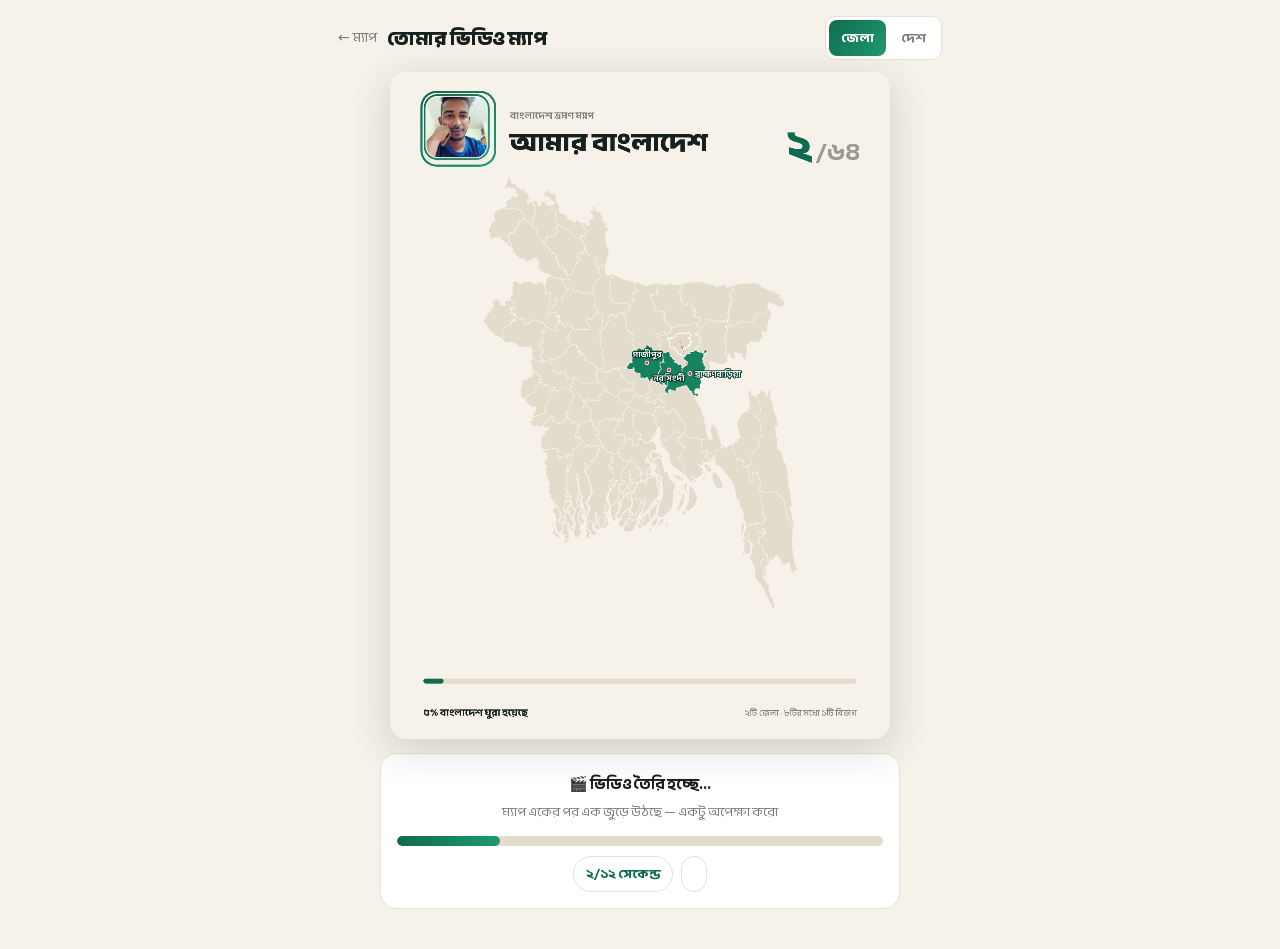
==== site/video.html @ 7949d58c "Add site, world dataset, tests and Cloudflare deploy config - site/: district (64) + country (179) p" ====
<!DOCTYPE html>
<html lang="bn">
<head>
<meta charset="utf-8">
<meta name="viewport" content="width=device-width,initial-scale=1,viewport-fit=cover">
<title>তোমার ভিডিও — আমার বাংলাদেশ</title>
<meta name="description" content="তোমার ভিডিও ম্যাপ তৈরি হয়ে গেছে — এক ট্যাপে ফেসবুকে শেয়ার করো।">
<link rel="stylesheet" href="fonts.css">
<style>
:root{--bg:#f6f2ea;--ink:#17201c;--muted:#7a7f78;--brand:#0f6b4f;--brand2:#1f9a70;--line:#e7e1d4;--fb:#1877f2}
*{box-sizing:border-box;-webkit-tap-highlight-color:transparent}
html,body{margin:0;background:var(--bg);color:var(--ink);font:16px/1.55 "Anek Bangla",system-ui,sans-serif}
body{min-height:100vh;display:flex;flex-direction:column;align-items:center;padding-bottom:40px}
.topbar{width:100%;max-width:640px;display:flex;align-items:center;gap:10px;padding:16px 18px 6px}
.topbar a{color:var(--muted);text-decoration:none;font-size:14px}
.topbar h1{margin:0;font-size:20px;font-weight:800}
.modeSw{margin-left:auto;display:flex;background:#fff;border:1px solid var(--line);border-radius:10px;padding:3px;gap:3px}
.modeSw button{border:0;background:none;padding:6px 12px;border-radius:8px;font:700 13px "Anek Bangla",sans-serif;color:var(--muted);cursor:pointer}
.modeSw button.on{background:linear-gradient(135deg,var(--brand),var(--brand2));color:#fff}
.stage{width:min(520px,100%);padding:6px 10px 0;position:relative}
canvas,video.out{width:100%;height:auto;display:block;border-radius:16px;box-shadow:0 10px 40px rgba(23,32,28,.18);background:var(--bg)}
video.out{outline:none}
.panel{width:min(520px,100%);margin:14px 10px 0}
.progCard{background:#fff;border:1px solid var(--line);border-radius:16px;padding:16px;text-align:center}
.progCard .lbl{font:700 15px "Anek Bangla",sans-serif}
.progCard .sub{font-size:13px;color:var(--muted);margin-top:4px}
.track{height:10px;background:var(--track,#e3dccd);border-radius:99px;margin-top:14px;overflow:hidden}
.fill{height:100%;width:0%;background:linear-gradient(90deg,var(--brand),var(--brand2));border-radius:99px;transition:width .1s linear}
.shareBox{display:none}
.shareBox.show{display:block}
.bigBtn{width:100%;border:0;border-radius:14px;padding:16px 18px;font:700 17px "Anek Bangla",sans-serif;cursor:pointer;display:flex;align-items:center;justify-content:center;gap:10px}
.bigBtn.fb{background:var(--fb);color:#fff;box-shadow:0 8px 22px rgba(24,119,242,.32)}
.bigBtn.green{background:linear-gradient(135deg,var(--brand),var(--brand2));color:#fff;margin-top:10px}
.bigBtn.plain{background:#fff;border:1px solid var(--line);color:var(--ink);margin-top:10px;font-weight:600;font-size:15px;box-shadow:none}
.grid2{display:grid;grid-template-columns:1fr 1fr;gap:10px;margin-top:10px}
.grid2 .bigBtn{margin-top:0;font-size:14.5px;padding:13px 10px}
.captionBox{background:#fff;border:1px solid var(--line);border-radius:14px;padding:12px 14px;margin-top:12px}
.captionBox h3{margin:0 0 6px;font-size:12.5px;letter-spacing:.05em;color:var(--muted);text-transform:uppercase}
.captionBox textarea{width:100%;border:0;resize:vertical;min-height:96px;font:500 14px/1.5 "Anek Bangla",sans-serif;color:var(--ink);background:var(--bg);border-radius:10px;padding:10px;outline:none}
.note{font-size:13px;color:var(--muted);margin-top:10px;background:#fff;border:1px solid var(--line);border-radius:12px;padding:10px 12px}
.note b{color:var(--brand)}
.note:empty{display:none}
.toast{position:fixed;left:50%;bottom:26px;transform:translateX(-50%) translateY(20px);background:#17201c;color:#fff;font:600 14px "Anek Bangla",sans-serif;padding:11px 18px;border-radius:99px;opacity:0;pointer-events:none;transition:.25s;z-index:40}
.toast.show{opacity:1;transform:translateX(-50%) translateY(0)}
.modal{position:fixed;inset:0;background:rgba(15,20,18,.55);display:none;align-items:flex-end;justify-content:center;z-index:50}
.modal.show{display:flex}
.sheet{background:#fff;width:min(520px,100%);border-radius:20px 20px 0 0;padding:20px 18px calc(24px + env(safe-area-inset-bottom));max-height:86vh;overflow:auto}
.sheet h2{margin:0 0 4px;font-size:18px}
.sheet ol{padding-left:22px;margin:12px 0}
.sheet li{margin:8px 0;font-size:15px}
.sheet .close{width:100%;margin-top:8px;border:0;border-radius:12px;background:var(--brand);color:#fff;font:700 15px "Anek Bangla",sans-serif;padding:14px;cursor:pointer}
.badgeRow{display:flex;gap:8px;flex-wrap:wrap;justify-content:center;margin-top:10px}
.badge{background:#fff;border:1px solid var(--line);border-radius:99px;padding:5px 12px;font:700 13px "Anek Bangla",sans-serif;color:var(--brand)}
.hidden{display:none!important}
</style>
</head>
<body>
<div class="topbar">
  <a href="index.html">← ম্যাপ</a>
  <h1>তোমার ভিডিও ম্যাপ</h1>
  <div class="modeSw">
    <button type="button" id="mBd">জেলা</button>
    <button type="button" id="mW">দেশ</button>
  </div>
</div>

<div class="stage">
  <canvas id="cv" width="1200" height="1600"></canvas>
  <video id="out" class="out hidden" playsinline autoplay muted loop controls></video>
</div>

<div class="panel">
  <!-- recording -->
  <div class="progCard" id="progCard">
    <div class="lbl" id="progLbl">🎬 ভিডিও তৈরি হচ্ছে...</div>
    <div class="sub" id="progSub">ম্যাপ একের পর এক জুড়ে উঠছে — একটু অপেক্ষা করো</div>
    <div class="track"><div class="fill" id="progFill"></div></div>
    <div class="badgeRow"><span class="badge" id="progTime">০/১২ সেকেন্ড</span><span class="badge" id="progFmt"></span></div>
  </div>

  <!-- done -->
  <div class="shareBox" id="shareBox">
    <button class="bigBtn fb" id="fbBtn" type="button">ফেসবুকে শেয়ার করুন</button>
    <button class="bigBtn green" id="againBtn" type="button">🔁 আবার দেখতে চালাও / নতুন করে তৈরি</button>
    <div class="grid2">
      <button class="bigBtn plain" id="dlVid" type="button">⬇ ভিডিও ডাউনলোড</button>
      <button class="bigBtn plain" id="dlImg" type="button">🖼 পোস্টার ছবি</button>
    </div>
    <div class="captionBox">
      <h3>ক্যাপশন (কপি হয়ে গেছে / কপি করো)</h3>
      <textarea id="cap" readonly rows="5"></textarea>
      <button class="bigBtn plain" id="copyBtn" type="button" style="margin-top:8px">📋 ক্যাপশন কপি করো</button>
    </div>
    <div class="note" id="fbNote"></div>
  </div>
</div>

<div class="modal" id="modal">
  <div class="sheet">
    <h2>এবার ফেসবুকে পোস্ট করো</h2>
    <div style="font-size:14px;color:var(--muted)">ভিডিও ফাইল ডাউনলোড হয়ে গেছে, ক্যাপশনও কপি হয়ে গেছে। ৩টি ধাপ:</div>
    <ol>
      <li>ফেসবুকে <b>What's on your mind?</b> লেখায় ক্লিক করো</li>
      <li>📎 আইকন থেকে <b>ভিডিও</b> ফাইলটি বেছে নাও (ডাউনলোড ফোল্ডারে আছে)</li>
      <li>ক্যাপশন পেস্ট করো → <b>পোস্ট</b> চাপো ✅</li>
    </ol>
    <button class="close" id="modalClose">বুঝেছি ✓</button>
  </div>
</div>

<div class="toast" id="toast"></div>

<script src="bd_data.js"></script>
<script src="world_data.js"></script>
<script src="map.js"></script>
<script>
"use strict";
const KEY = "mb_cfg";
const DEMO = ["Gazipur","Narsingdi","Munshiganj","Narayanganj","Shariatpur","Tangail",
  "Kishorganj","Mymensingh","Habiganj","Moulvibazar","Sunamganj","Sylhet",
  "Brahmanbaria","Chandpur","Cumilla","Feni","Noakhali","Lakshmipur",
  "Chattogram","Khagrachhari","Rangamati","Bandarban","Cox's Bazar",
  "Patuakhali","Barishal","Bhola"];
const DEMO_W = ["India","Nepal","Bhutan","China","Myanmar","Thailand","Malaysia",
  "Indonesia","United Arab Emirates","Saudi Arabia","Turkey","Egypt",
  "United Kingdom","France"];

let cfg = { sel: [], wsel: [], name: "", photo: "", mode: "bd" };
try { const c = JSON.parse(localStorage.getItem(KEY)); if (c && typeof c === "object") cfg = Object.assign(cfg, c); } catch (e) {}
cfg.sel = Array.isArray(cfg.sel) ? cfg.sel : [];
cfg.wsel = Array.isArray(cfg.wsel) ? cfg.wsel : [];

const Q = new URLSearchParams(location.search);
const qm = Q.get("mode");
let mode = (qm === "world" || qm === "w") ? "w" : qm === "bd" ? "bd" : (cfg.mode === "w" ? "w" : "bd");
const isBd = () => mode === "bd";

function titleFromName(raw, m){
  const n = (raw || "").trim();
  const tail = m === "w" ? "বিশ্ব" : "বাংলাদেশ";
  if (!n) return "আমার " + tail;
  if (/র$/.test(n)) return n + " " + tail;
  if (/[অআইঈউঊএঐওৌািীুূেৈোৌ]$/.test(n)) return n + "র " + tail;
  return n + "ের " + tail;
}

let list = [];
if (isBd()){
  cfg.sel = cfg.sel.filter(n => DATA.f.some(f => f.n === n));
  list = cfg.sel;
} else {
  cfg.wsel = cfg.wsel.filter(n => WORLD.f.some(f => f.n === n));
  list = cfg.wsel;
}
let usingDemo = false;
if (!list.length){ list = [...(isBd() ? DEMO : DEMO_W)]; usingDemo = true; }

const cv = document.getElementById("cv");
const out = document.getElementById("out");
const engine = isBd()
  ? MAP.build(cv, { selected: list, title: titleFromName(cfg.name, mode) })
  : MAP.build(cv, {
      selected: list, data: WORLD, bn: WORLD_BN, denom: WORLD.f.length,
      title: titleFromName(cfg.name, mode),
      sub: "বিশ্ব ভ্রমণ ম্যাপ",
      footL: st => `${MAP.bn(st.pct)}% পৃথিবী ঘুরা হয়েছে`,
      footR: st => `${MAP.bn(st.landed)}টি দেশ ঘুরেছ`,
    });

/* mode switch — persist + reload (selections live in cfg per mode) */
document.getElementById("mBd").classList.toggle("on", isBd());
document.getElementById("mW").classList.toggle("on", !isBd());
function switchMode(m){
  if (m === mode) return;
  cfg.mode = m;
  try { localStorage.setItem(KEY, JSON.stringify(cfg)); } catch (e) {}
  const q = new URLSearchParams(location.search);
  q.set("mode", m === "w" ? "world" : "bd");
  location.href = "video.html?" + q.toString();
}
document.getElementById("mBd").onclick = () => switchMode("bd");
document.getElementById("mW").onclick = () => switchMode("w");

const photoImg = new Image();
function applyPhoto(src){
  const set = () => { engine.setPhoto(photoImg); engine.seek(engine.TL.dur); };
  photoImg.onload = set; photoImg.onerror = set;
  photoImg.src = src || "profile.jpg";
}
applyPhoto(cfg.photo);

let blob = null, ext = "mp4";
const st0 = engine.stateAt(engine.TL.dur);

function getCaption(){
  /* works both locally (/video.html) and on the host (/video after 307) */
  const url = /^https?:$/.test(location.protocol)
    ? location.origin + location.pathname.replace(/\/video(\.html)?$/, "/index.html") : "";
  let c;
  if (isBd()){
    c = `বাংলাদেশ কতটুকু ঘুরেছ তুমি? 🇧🇩\n`;
    c += `আমার ভ্রমণ ম্যাপে আছে ${MAP.bn(st0.landed)}/${MAP.bn(st0.denom)} জেলা (${MAP.bn(st0.pct)}% দেশ) — ভিডিওতে দেখালাম কীভাবে একের পর এক জুড়ে উঠল!\n`;
  } else {
    c = `পৃথিবীর কতটুকু দেশ ঘুরেছ তুমি? 🌍\n`;
    c += `আমার ভ্রমণ ম্যাপে আছে ${MAP.bn(st0.landed)}/${MAP.bn(st0.denom)} দেশ (${MAP.bn(st0.pct)}% পৃথিবী) — ভিডিওতে দেখালাম কীভাবে একের পর এক জুড়ে উঠল!\n`;
  }
  if (url) c += `তোমার নিজের ম্যাপ বানাতে 👉 ${url}\n`;
  c += isBd() ? `#আমারবাংলাদেশ #BangladeshTravel` : `#আমারবিশ্বভ্রমণ #WorldTravel`;
  return c;
}
document.getElementById("cap").value = getCaption();
document.title = isBd() ? "তোমার ভিডিও — আমার বাংলাদেশ" : "তোমার ভিডিও — আমার বিশ্ব ভ্রমণ";

function toast(msg){
  const el = document.getElementById("toast");
  el.textContent = msg; el.classList.add("show");
  clearTimeout(el._t); el._t = setTimeout(() => el.classList.remove("show"), 2600);
}
function download(data, name, type){
  const b = data instanceof Blob ? data : new Blob([data], { type });
  const a = document.createElement("a");
  a.href = URL.createObjectURL(b); a.download = name;
  document.body.appendChild(a); a.click();
  setTimeout(() => { URL.revokeObjectURL(a.href); a.remove(); }, 4000);
}
const capFile = () => isBd()
  ? `amar-bangladesh-${st0.landed}-jela`
  : `amar-bishwo-bhromon-${st0.landed}-desh`;
const shareTitle = () => isBd() ? "আমার বাংলাদেশ" : "আমার বিশ্ব ভ্রমণ";

/* ---------- recording ---------- */
const canRec = !!(window.MediaRecorder && cv.captureStream &&
  ["video/mp4", "video/webm;codecs=vp9", "video/webm"].some(m => MediaRecorder.isTypeSupported(m)));

function showPhaseDone(){
  document.getElementById("progCard").style.display = "none";
  document.getElementById("shareBox").classList.add("show");
  cv.classList.add("hidden");
  out.classList.remove("hidden");
}
function showPhaseRec(){
  document.getElementById("progCard").style.display = "";
  document.getElementById("shareBox").classList.remove("show");
  out.classList.add("hidden");
  out.removeAttribute("src");
  cv.classList.remove("hidden");
}

let recording = false;
async function startRecord(){
  if (recording) return;
  recording = true;
  showPhaseRec();
  const fill = document.getElementById("progFill");
  const time = document.getElementById("progTime");
  const fmt = document.getElementById("progFmt");
  document.getElementById("progLbl").textContent = "🎬 ভিডিও তৈরি হচ্ছে...";
  document.getElementById("progSub").textContent = "ম্যাপ একের পর এক জুড়ে উঠছে — একটু অপেক্ষা করো";
  fill.style.width = "0%";
  const t0 = performance.now();
  const iv = setInterval(() => {
    const t = (performance.now() - t0) / 1000;
    const p = Math.min(1, t / MAP.TL.dur);
    fill.style.width = (p * 100) + "%";
    time.textContent = `${MAP.bn(Math.min(12, Math.floor(t)))}/${MAP.bn(12)} সেকেন্ড`;
    if (p >= 1) clearInterval(iv);
  }, 100);
  try {
    const res = await MAP.record(engine);
    blob = res.blob; ext = res.ext;
    fmt.textContent = ext === "mp4" ? "MP4 ফরম্যাট ✓" : "WebM ফরম্যাট ✓";
    clearInterval(iv); fill.style.width = "100%";
    time.textContent = `${MAP.bn(12)}/${MAP.bn(12)} সেকেন্ড`;
    out.src = URL.createObjectURL(blob);
    document.getElementById("progLbl").textContent = "✅ ভিডিও তৈরি!";
    recording = false;
    setTimeout(showPhaseDone, 500);
    if (usingDemo) noteDemo();
    copySilently();
  } catch (e) {
    clearInterval(iv);
    document.getElementById("progLbl").textContent = "⚠ এই ব্রাউজারে ভিডিও রেকর্ড সম্ভব হয়নি";
    document.getElementById("progSub").innerHTML =
      'Google Chrome ব্যবহার করো, অথবা <button id="posterOnly" style="border:0;background:#0f6b4f;color:#fff;border-radius:8px;padding:6px 12px;cursor:pointer;font:inherit">শুধু পোস্টার ছবি নামাও</button>';
    const b = document.getElementById("posterOnly");
    if (b) b.onclick = downloadPoster;
    recording = false;
    console.error(e);
  }
}
function noteDemo(){
  const n = document.getElementById("fbNote");
  n.innerHTML = isBd()
    ? 'নোট: এটি <b>উদাহরণ</b> — নিজের জেলা বাছাই করে আবার বানাতে <a href="index.html" style="color:var(--brand)">ম্যাপে ফিরে যাও</a>।'
    : 'নোট: এটি <b>উদাহরণ</b> — নিজের দেশ বাছাই করে আবার বানাতে <a href="index.html" style="color:var(--brand)">ম্যাপে ফিরে যাও</a>।';
}

/* ---------- share ---------- */
async function copySilently(){
  try { await navigator.clipboard.writeText(getCaption()); } catch (e) {}
}
function downloadVideo(){
  if (!blob) return;
  download(blob, capFile() + "." + ext, blob.type);
  toast("⬇ ভিডিও ডাউনলোড হচ্ছে...");
}
function downloadPoster(){
  engine.seek(engine.TL.dur);
  engine.canvas.toBlob(b => {
    download(b, capFile() + ".png", "image/png");
    toast("⬇ পোস্টার ছবি ডাউনলোড হচ্ছে...");
  }, "image/png");
}
async function shareNow(){
  if (!blob) { downloadVideo(); return; }
  const caption = getCaption();
  const file = new File([blob], capFile() + "." + ext, { type: blob.type || (ext === "mp4" ? "video/mp4" : "video/webm") });
  const canFile = navigator.canShare && navigator.canShare({ files: [file] });
  if (canFile){
    try {
      await navigator.share({ files: [file], text: caption, title: shareTitle() });
      toast("✅ শেয়ার শিট খুলেছে — Facebook বেছে নাও");
      return;
    } catch (e){
      if (e && (e.name === "AbortError" || e.name === "NotAllowedError")) return;
      /* otherwise fall through to download path */
    }
  }
  /* fallback: download + copy caption + open Facebook + steps */
  downloadVideo();
  try { await navigator.clipboard.writeText(caption); toast("📋 ক্যাপশন কপি হয়েছে + ভিডিও ডাউনলোড হয়েছে"); }
  catch (e){ toast("⬇ ভিডিও ডাউনলোড হয়েছে"); }
  window.open("https://www.facebook.com/", "_blank", "noopener");
  document.getElementById("modal").classList.add("show");
}

document.getElementById("fbBtn").onclick = shareNow;
document.getElementById("dlVid").onclick = downloadVideo;
document.getElementById("dlImg").onclick = downloadPoster;
document.getElementById("copyBtn").onclick = async () => {
  try { await navigator.clipboard.writeText(getCaption()); toast("📋 ক্যাপশন কপি হয়েছে"); }
  catch (e){ document.getElementById("cap").select(); toast("কপি করতে হাতে করে Ctrl+C চাপো"); }
};
document.getElementById("againBtn").onclick = () => {
  if (blob){ URL.revokeObjectURL(out.src); blob = null; }
  startRecord();
};
document.getElementById("modalClose").onclick = () => document.getElementById("modal").classList.remove("show");

/* boot */
(async () => {
  await MAP.fontsReady();
  engine.seek(engine.TL.dur);
  window.__READY = 1;
  const still = location.search.includes("still");
  if (still){
    document.getElementById("progCard").style.display = "none";
    document.getElementById("shareBox").classList.add("show");
    cv.classList.remove("hidden"); out.classList.add("hidden");
    if (usingDemo) noteDemo();
    return;
  }
  if (!canRec){
    document.getElementById("progLbl").textContent = "⚠ এই ব্রাউজারে ভিডিও রেকর্ড সম্ভব নয়";
    document.getElementById("progSub").textContent = "Google Chrome ব্যবহার করো — অথবা পোস্টার ছবি নামিয়ে শেয়ার করো";
    document.getElementById("shareBox").classList.add("show");
    cv.classList.remove("hidden"); out.classList.add("hidden");
    document.getElementById("fbBtn").textContent = "ফেসবুকে পোস্টার ছবি শেয়ার করুন";
    document.getElementById("fbBtn").onclick = async () => {
      engine.seek(engine.TL.dur);
      engine.canvas.toBlob(async b => {
        const f = new File([b], capFile() + ".png", { type: "image/png" });
        if (navigator.canShare && navigator.canShare({ files: [f] })){
          try { await navigator.share({ files: [f], text: getCaption() }); return; } catch (e){}
        }
        downloadPoster();
      }, "image/png");
    };
    document.getElementById("dlVid").style.display = "none";
    return;
  }
  startRecord();
})();
</script>
</body>
</html>
---- site/fonts.css ----
/* Anek Bangla — self-hosted, embedded so the site works from file:// too */
@font-face{font-family:'Anek Bangla';font-style:normal;font-weight:400 800;font-stretch:100%;font-display:block;src:url("[data-uri]") format("woff2");unicode-range:U+0951-0952,U+0964-0965,U+0980-09FE,U+1CD0-1CD2,U+1CD5-1CD6,U+1CD8,U+1CE1,U+1CED,U+1CF2,U+1CF5-1CF6,U+1CF9,U+200C-200D,U+20B9,U+20CC,U+25CC,U+A8F1;}
@font-face{font-family:'Anek Bangla';font-style:normal;font-weight:400 800;font-stretch:100%;font-display:block;src:url("[data-uri]") format("woff2");unicode-range:U+0100-02BA,U+02BD-02C5,U+02C7-02CC,U+02CE-02D7,U+02DD-02FF,U+0304,U+0308,U+0329,U+1D00-1DBF,U+1E00-1E9F,U+1EF2-1EFF,U+2020,U+20A0-20AB,U+20AD-20C0,U+2113,U+2C60-2C7F,U+A720-A7FF;}
@font-face{font-family:'Anek Bangla';font-style:normal;font-weight:400 800;font-stretch:100%;font-display:block;src:url("[data-uri]") format("woff2");unicode-range:U+0000-00FF,U+0131,U+0152-0153,U+02BB-02BC,U+02C6,U+02DA,U+02DC,U+0304,U+0308,U+0329,U+2000-206F,U+20AC,U+2122,U+2191,U+2193,U+2212,U+2215,U+FEFF,U+FFFD;}
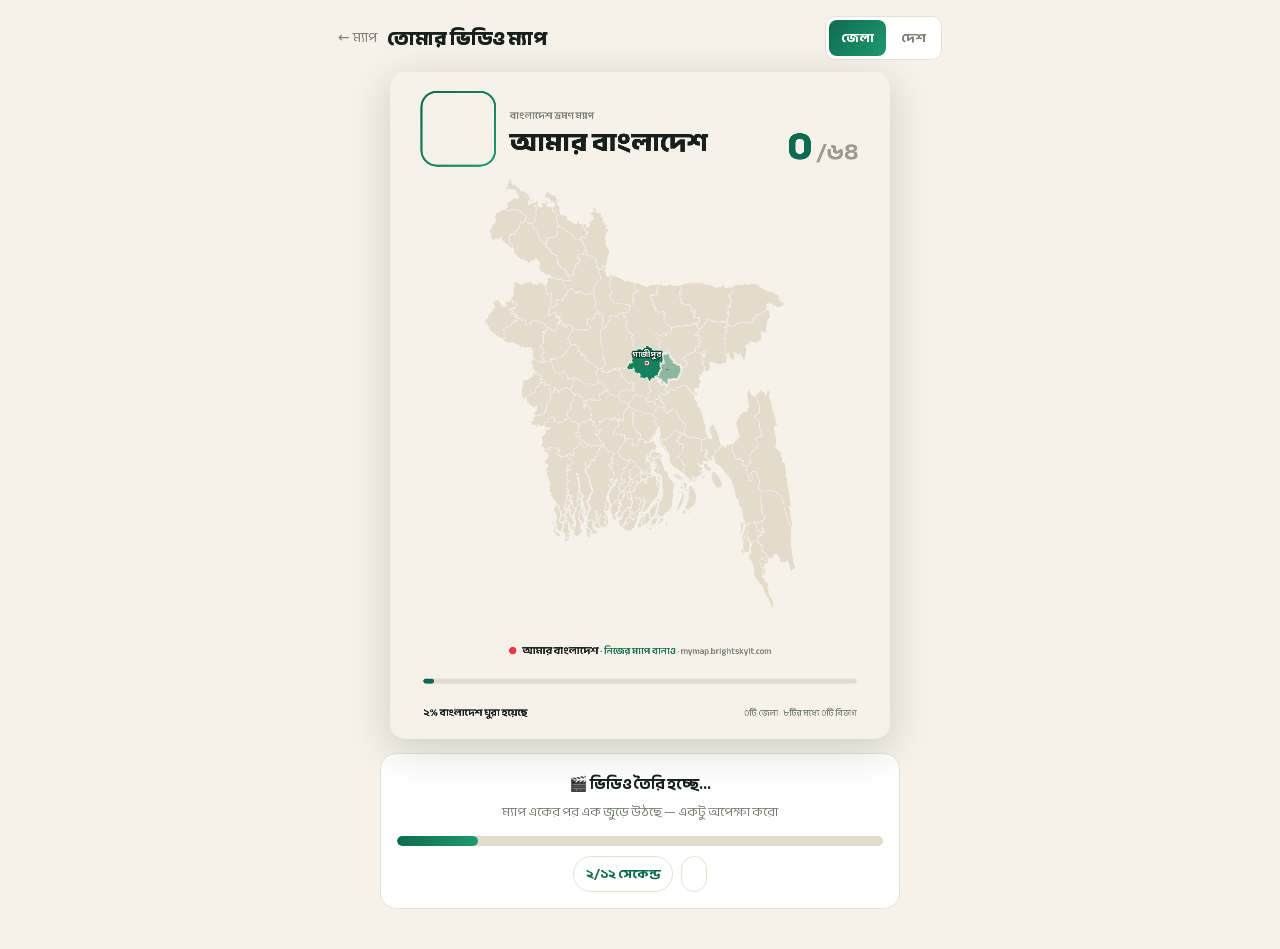
==== commit a2324d0b: "Fit the world map to the frame, add image share and a site watermark World map was rendering at 753p" ====
--- a/site/video.html
+++ b/site/video.html
@@ -183,19 +183,18 @@
 
 const photoImg = new Image();
 function applyPhoto(src){
-  const set = () => { engine.setPhoto(photoImg); engine.seek(engine.TL.dur); };
-  photoImg.onload = set; photoImg.onerror = set;
+  let ready = false;
+  const set = () => { engine.setPhoto(ready ? photoImg : null); engine.seek(engine.TL.dur); };
+  photoImg.onload = () => { ready = true; set(); };
+  photoImg.onerror = () => { ready = false; set(); };
   photoImg.src = src || "profile.jpg";
 }
-applyPhoto(cfg.photo);
+if (cfg.photo) applyPhoto(cfg.photo); else engine.setPhoto(null);
 
 let blob = null, ext = "mp4";
 const st0 = engine.stateAt(engine.TL.dur);
 
 function getCaption(){
-  /* works both locally (/video.html) and on the host (/video after 307) */
-  const url = /^https?:$/.test(location.protocol)
-    ? location.origin + location.pathname.replace(/\/video(\.html)?$/, "/index.html") : "";
   let c;
   if (isBd()){
     c = `বাংলাদেশ কতটুকু ঘুরেছ তুমি? 🇧🇩\n`;
@@ -204,7 +203,7 @@
     c = `পৃথিবীর কতটুকু দেশ ঘুরেছ তুমি? 🌍\n`;
     c += `আমার ভ্রমণ ম্যাপে আছে ${MAP.bn(st0.landed)}/${MAP.bn(st0.denom)} দেশ (${MAP.bn(st0.pct)}% পৃথিবী) — ভিডিওতে দেখালাম কীভাবে একের পর এক জুড়ে উঠল!\n`;
   }
-  if (url) c += `তোমার নিজের ম্যাপ বানাতে 👉 ${url}\n`;
+  c += `তোমার নিজের ম্যাপ বানাতে 👉 ${MAP.SITE.host}\n`;
   c += isBd() ? `#আমারবাংলাদেশ #BangladeshTravel` : `#আমারবিশ্বভ্রমণ #WorldTravel`;
   return c;
 }
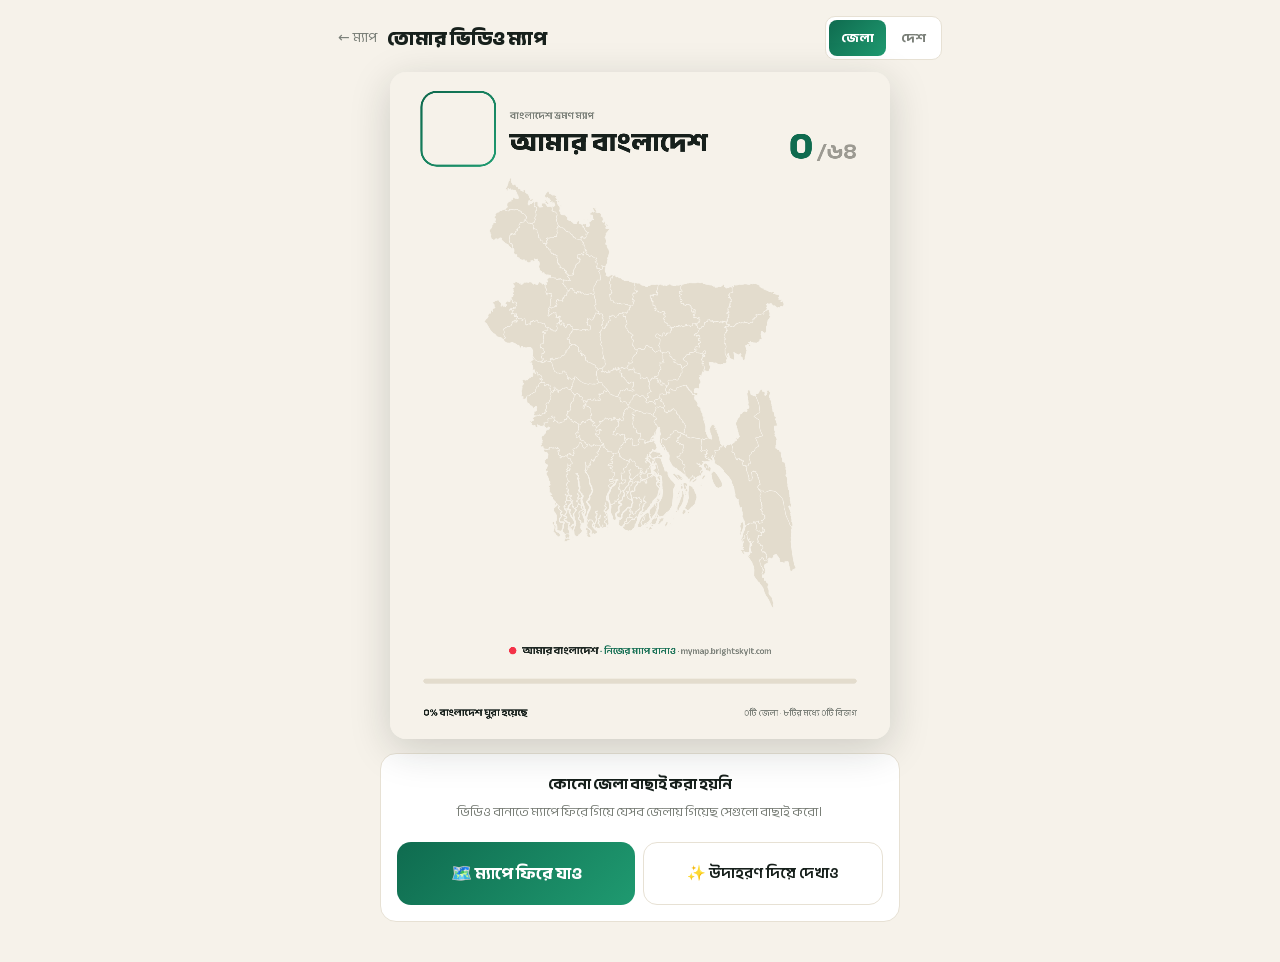
==== commit 5076438c: "Fix title rendering for Latin names and empty mode auto-selection - titleFromName now uses spaced "এ" ====
--- a/site/video.html
+++ b/site/video.html
@@ -78,6 +78,16 @@
     <div class="badgeRow"><span class="badge" id="progTime">০/১২ সেকেন্ড</span><span class="badge" id="progFmt"></span></div>
   </div>
 
+  <!-- nothing selected for this mode — never silently pick demo regions -->
+  <div class="progCard" id="emptyCard" style="display:none">
+    <div class="lbl" id="emptyLbl">কিছু বাছাই করা হয়নি</div>
+    <div class="sub" id="emptySub">ভিডিও বানাতে ম্যাপে ফিরে গিয়ে বাছাই করো।</div>
+    <div class="badgeRow" style="flex-wrap:wrap;gap:8px">
+      <button class="bigBtn green" id="emptyGo" type="button" style="flex:1;min-width:140px">🗺️ ম্যাপে ফিরে যাও</button>
+      <button class="bigBtn plain" id="emptyDemo" type="button" style="flex:1;min-width:140px">✨ উদাহরণ দিয়ে দেখাও</button>
+    </div>
+  </div>
+
   <!-- done -->
   <div class="shareBox" id="shareBox">
     <button class="bigBtn fb" id="fbBtn" type="button">ফেসবুকে শেয়ার করুন</button>
@@ -135,12 +145,14 @@
 let mode = (qm === "world" || qm === "w") ? "w" : qm === "bd" ? "bd" : (cfg.mode === "w" ? "w" : "bd");
 const isBd = () => mode === "bd";
 
+/* "ের" is a conjunct — needs a Bengali letter before it; Latin names get spaced "এর" */
 function titleFromName(raw, m){
   const n = (raw || "").trim();
   const tail = m === "w" ? "বিশ্ব" : "বাংলাদেশ";
   if (!n) return "আমার " + tail;
   if (/র$/.test(n)) return n + " " + tail;
   if (/[অআইঈউঊএঐওৌািীুূেৈোৌ]$/.test(n)) return n + "র " + tail;
+  if (!/[ঀ-৿]$/.test(n)) return n + " এর " + tail;
   return n + "ের " + tail;
 }
 
@@ -152,8 +164,11 @@
   cfg.wsel = cfg.wsel.filter(n => WORLD.f.some(f => f.n === n));
   list = cfg.wsel;
 }
+/* No silent demo fallback: an empty mode (e.g. switching to "দেশ" after only picking
+   districts) must show an empty state, not auto-record regions the user never chose. */
 let usingDemo = false;
-if (!list.length){ list = [...(isBd() ? DEMO : DEMO_W)]; usingDemo = true; }
+const emptyPick = !list.length;
+if (emptyPick) list = [];
 
 const cv = document.getElementById("cv");
 const out = document.getElementById("out");
@@ -351,6 +366,31 @@
   await MAP.fontsReady();
   engine.seek(engine.TL.dur);
   window.__READY = 1;
+
+  /* empty selection for this mode: offer "go back" or an explicit demo — never auto-record */
+  if (emptyPick){
+    document.getElementById("progCard").style.display = "none";
+    document.getElementById("shareBox").classList.remove("show");
+    document.getElementById("emptyCard").style.display = "";
+    cv.classList.remove("hidden"); out.classList.add("hidden");
+    document.getElementById("emptyLbl").textContent = isBd()
+      ? "কোনো জেলা বাছাই করা হয়নি"
+      : "কোনো দেশ বাছাই করা হয়নি";
+    document.getElementById("emptySub").textContent = isBd()
+      ? "ভিডিও বানাতে ম্যাপে ফিরে গিয়ে যেসব জেলায় গিয়েছ সেগুলো বাছাই করো।"
+      : "ভিডিও বানাতে ম্যাপে ফিরে গিয়ে যেসব দেশে গিয়েছ সেগুলো বাছাই করো।";
+    document.getElementById("emptyGo").onclick = () => { location.href = "index.html"; };
+    document.getElementById("emptyDemo").onclick = () => {
+      /* explicit demo: fill cfg so the normal record path runs, then reload clean */
+      if (isBd()) cfg.sel = [...DEMO]; else cfg.wsel = [...DEMO_W];
+      try { localStorage.setItem(KEY, JSON.stringify(cfg)); } catch (e) {}
+      const q = new URLSearchParams(location.search);
+      q.set("mode", isBd() ? "bd" : "world");
+      location.href = "video.html?" + q.toString();
+    };
+    return;
+  }
+
   const still = location.search.includes("still");
   if (still){
     document.getElementById("progCard").style.display = "none";
